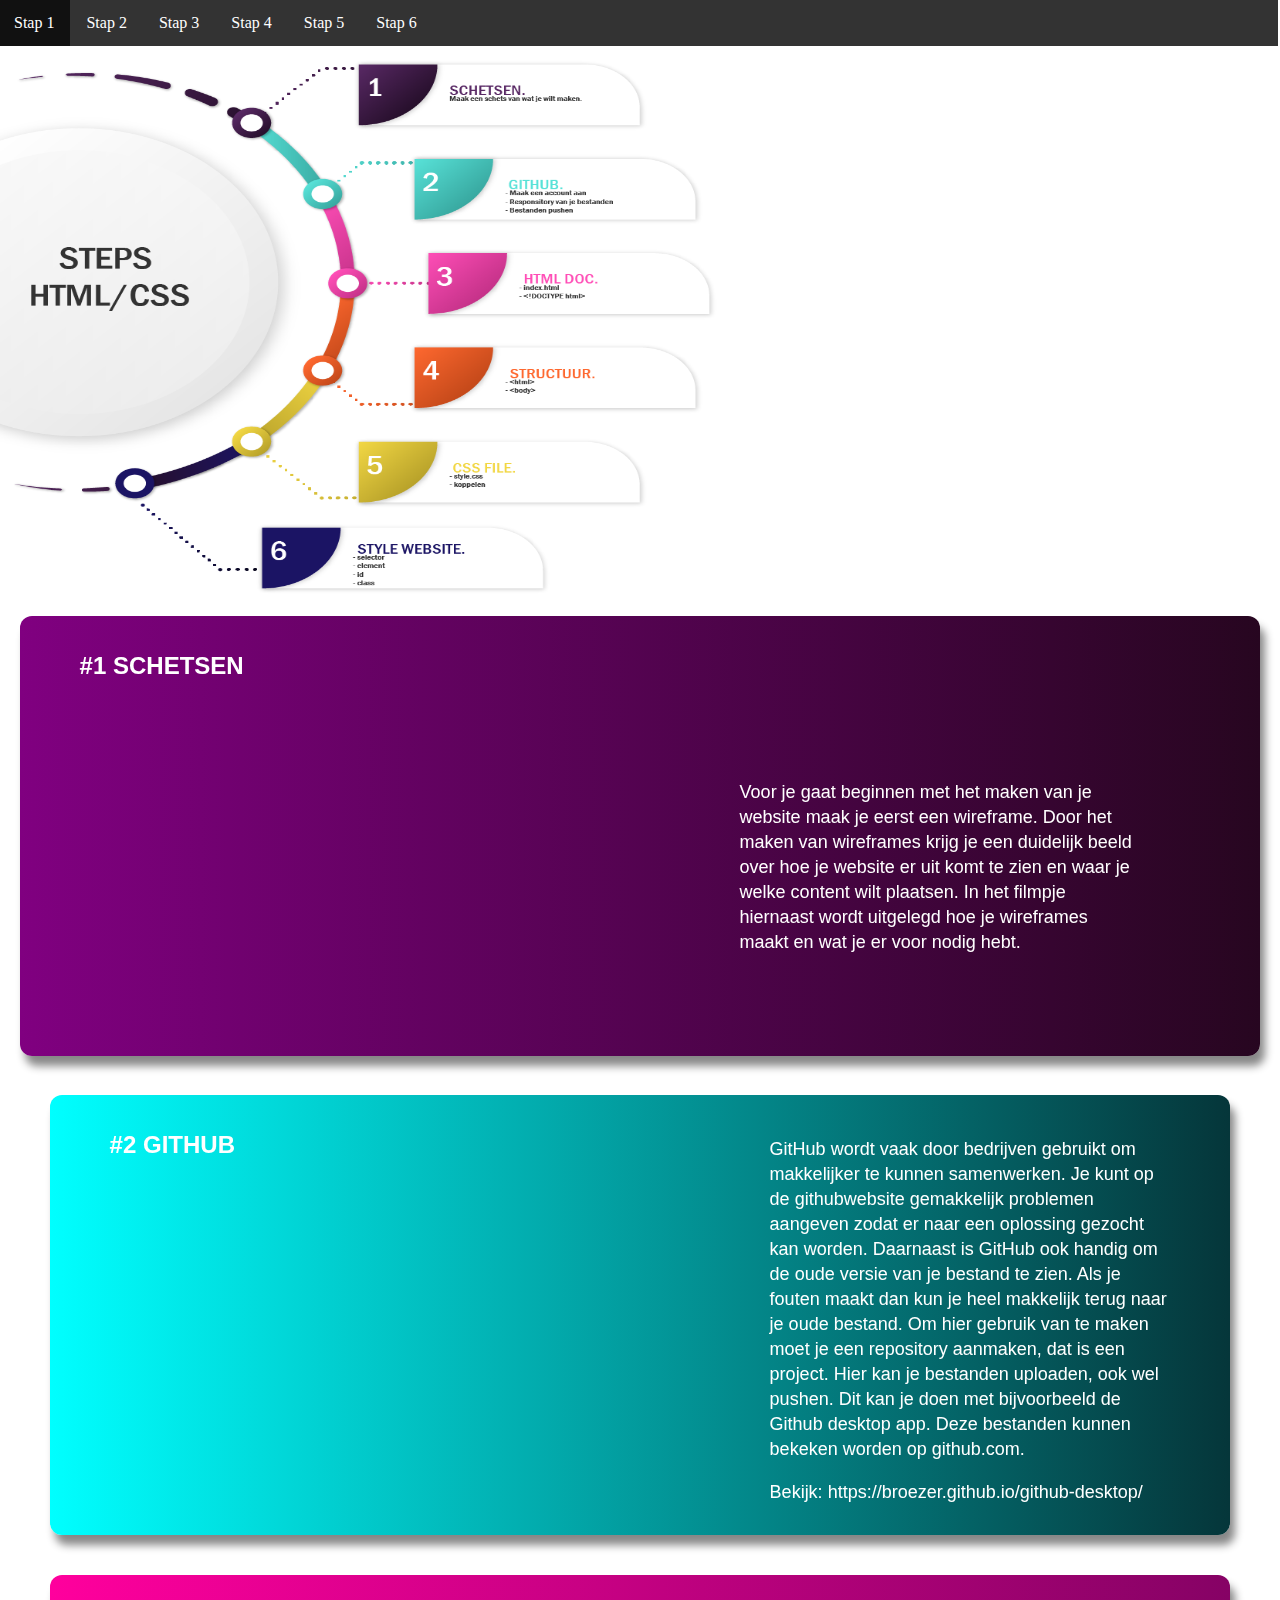
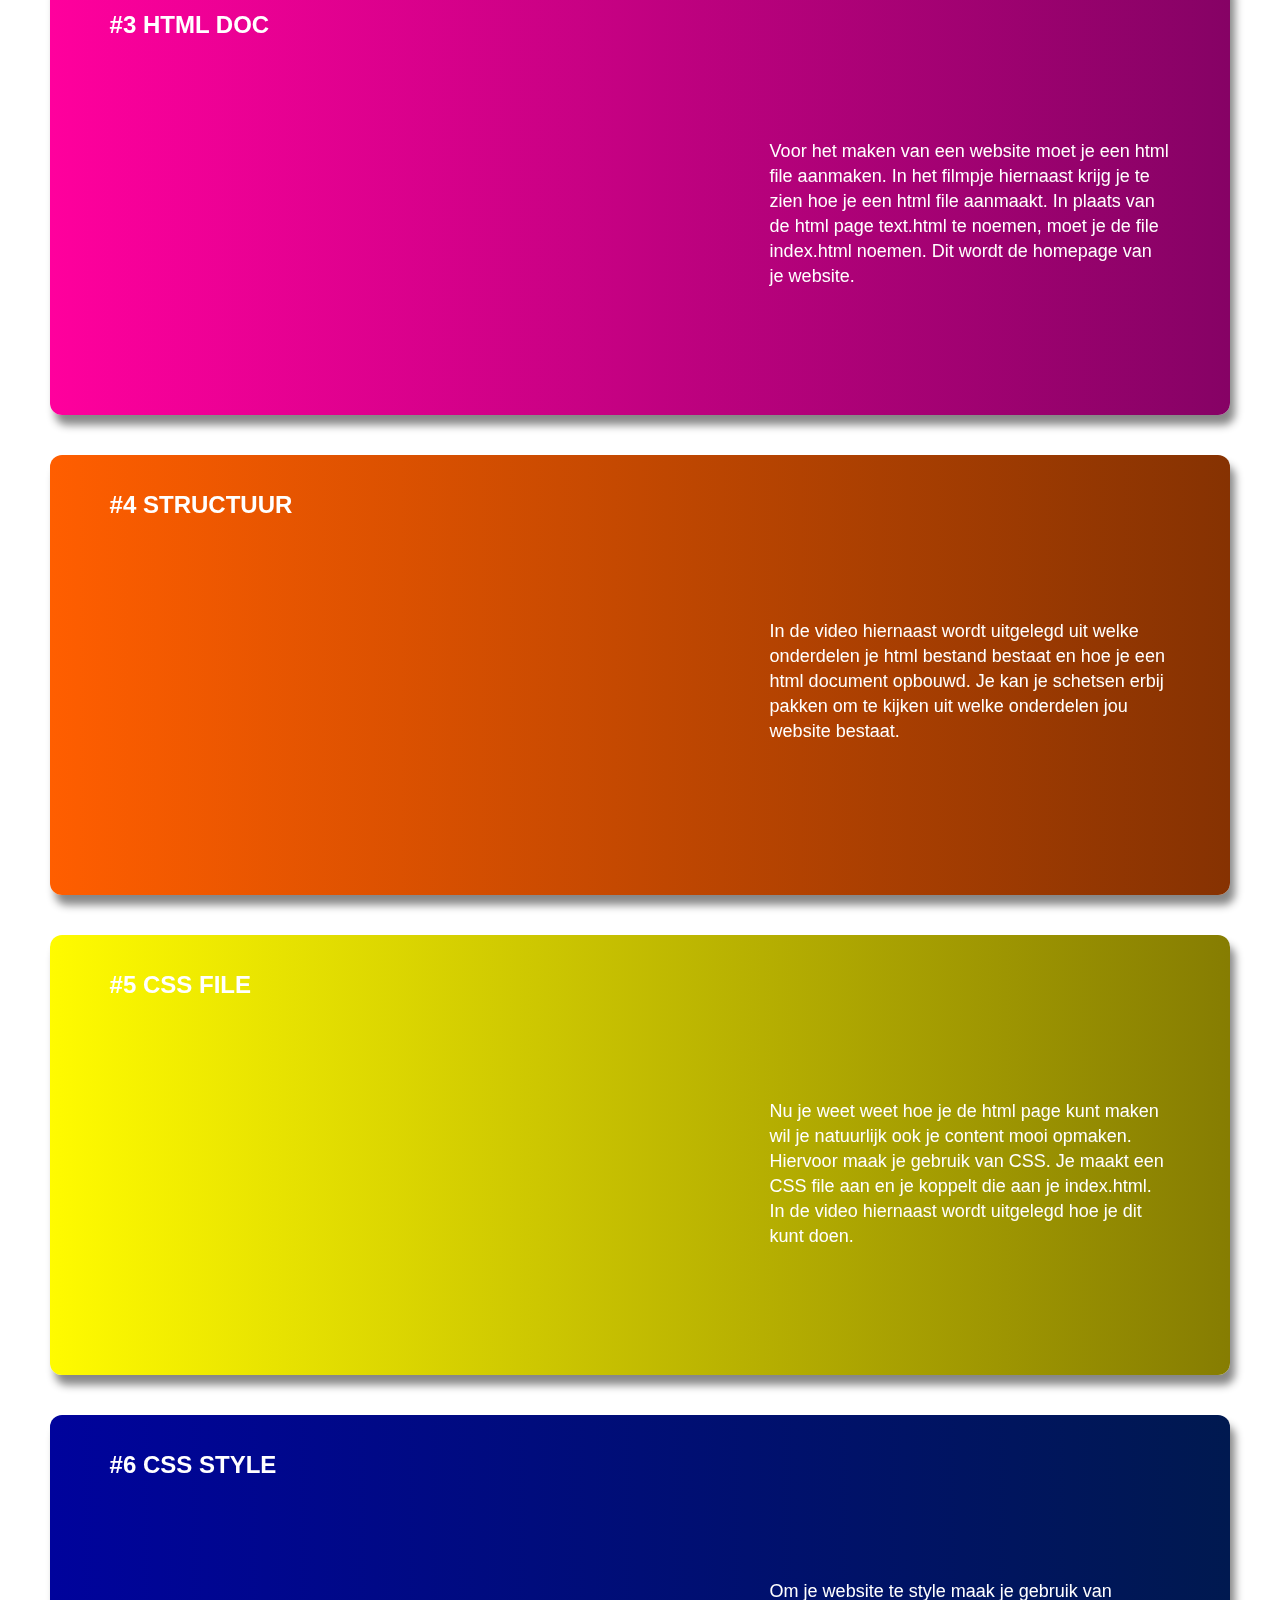
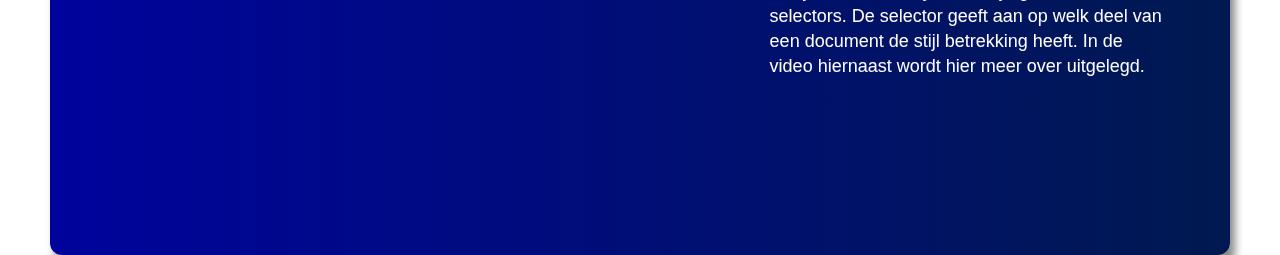
==== html-css/les-04/index.html @ c76cfab3 "les4.1" ====
<!DOCTYPE html>
<!--Suraiya Jagmohan les 4-->

<html>

    <head>
        <link href="style.css" type="text/css" rel="stylesheet">
        <title>hello world</title>
       
    </head>
    <body>
    
        <main>        
           <article class="header" >
               <figure class="headerpage">
                   <img src="2x/diagram_1@2x.png" alt="digaram">
               </figure>
           </article>

           <nav class="navbalk">
                <ul>
                    <li><a href="#stap1">Stap 1</a></li>
                    <li><a href="#">Stap 2</a></li>
                    <li><a href="#">Stap 3</a></li>
                    <li><a href="#">Stap 4</a></li>
                    <li><a href="#">Stap 5</a></li>
                    <li><a href="#">Stap 6</a></li>
                </ul>
            </nav>

            <article class="stap1" id="stap1">
                <header>
                    <h1>#1 SCHETSEN</h1>
                </header>
                    <figure class="video">
                        <iframe width="560" height="315" src="https://www.youtube.com/embed/aqdn7vVKygA" frameborder="0" allow="accelerometer; autoplay; encrypted-media; gyroscope; picture-in-picture" allowfullscreen>
                        </iframe>
                    </figure>
                <section class="text">
                    <p> Voor je gaat beginnen met het maken van je website maak je eerst een wireframe. Door het maken van wireframes krijg je een duidelijk beeld over hoe je website er uit komt te zien en waar je welke content wilt plaatsen. In het filmpje hiernaast wordt uitgelegd hoe je wireframes maakt en wat je er voor nodig hebt.</p> 
                </section>

            <article class="stap2">
                <header>
                    <h1>#2 GITHUB</h1>
                </header>
                <figure class="video">
                    <iframe width="560" height="315" src="https://broezer.github.io/github-desktop/video/gh-08.mp4" frameborder="0" allow="accelerometer; autoplay; encrypted-media; gyroscope; picture-in-picture" allowfullscreen>
                    </iframe>
                </figure>
                <section class="text2">
                    <p>GitHub wordt vaak door bedrijven gebruikt om makkelijker te kunnen samenwerken. Je kunt op de githubwebsite gemakkelijk problemen aangeven zodat er naar een oplossing gezocht kan worden. Daarnaast is GitHub ook handig om de oude versie van je bestand te zien. Als je fouten maakt dan kun je heel makkelijk terug naar je oude bestand. Om hier gebruik van te maken moet je een repository aanmaken, dat is een project. Hier kan je bestanden uploaden, ook wel pushen. Dit kan je doen met bijvoorbeeld de Github desktop app. Deze bestanden kunnen bekeken worden op github.com.</p> 
                    <p>Bekijk: https://broezer.github.io/github-desktop/</p>
                </section>

            </article>

            <article class="stap3">
                <header>
                    <h1>#3 HTML DOC</h1>
                </header>
                <figure class="video">
                    <iframe width="560" height="315" src="https://www.youtube.com/embed/-USAeFpVf_A" frameborder="0" allow="accelerometer; autoplay; encrypted-media; gyroscope; picture-in-picture" allowfullscreen>
                    </iframe>
                </figure>
                <section class="text">
                    <p>Voor het maken van een website moet je een html file aanmaken. In het filmpje hiernaast krijg je te zien hoe je een html file aanmaakt. In plaats van de html page text.html te noemen, moet je de file index.html noemen. Dit wordt de homepage van je website.</p> 
                </section>

            </article>

            <article class="stap4">
                <header>
                    <h1>#4 STRUCTUUR</h1>
                </header>
                <figure class="video">
                    <iframe width="560" height="315" src="https://www.youtube.com/embed/mSWDA0N97Jg" frameborder="0" allow="accelerometer; autoplay; encrypted-media; gyroscope; picture-in-picture" allowfullscreen>
                    </iframe>
                </figure>
                <section class="text">
                    <p>In de video hiernaast wordt uitgelegd uit welke onderdelen je html bestand bestaat en hoe je een html document opbouwd. Je kan je schetsen erbij pakken om te kijken uit welke onderdelen jou website bestaat.</p> 
                </section>
            </article>

            <article class="stap5">
                <header>
                    <h1>#5 CSS FILE</h1>
                </header>
                <figure class="video">
                    <iframe width="560" height="315" src="https://www.youtube.com/embed/y4gWr2fya0I" frameborder="0" allow="accelerometer; autoplay; encrypted-media; gyroscope; picture-in-picture" allowfullscreen>
                    </iframe>
                </figure>
                <section class="text">
                    <p>Nu je weet weet hoe je de html page kunt maken wil je natuurlijk ook je content mooi opmaken. Hiervoor maak je gebruik van CSS. Je maakt een CSS file aan en je koppelt die aan je index.html. In de video hiernaast wordt uitgelegd hoe je dit kunt doen.</p> 
                </section>
            </article>

            <article class="stap6">
                <header>
                    <h1>#6 CSS STYLE</h1>
                </header>
                <figure class="video">
                    <iframe width="560" height="315" src="https://www.youtube.com/embed/1h5StQJ8hww" frameborder="0" allow="accelerometer; autoplay; encrypted-media; gyroscope; picture-in-picture" allowfullscreen>
                    </iframe>
                </figure>
                <section class="text">
                    <p>Om je website te style maak je gebruik van selectors. De selector geeft aan op welk deel van een document de stijl betrekking heeft. In de video hiernaast wordt hier meer over uitgelegd.  </p> 
                </section>
            </article>
      </main>  
    </body>
</html>
---- html-css/les-04/style.css ----
body{
  background-color: white;

}
.header{
  background-color:white;
  width: 100%;
  height: 600px;
  margin-left: 0px;
}
.headerpage img {
    float: left;
    margin-left: -190px;
    margin-top: -20px;
    width: 900px;
    height: 600px;
    }

.navbalk{
margin-left: -10px;
}

.navbalk ul {
    list-style-type: none;
    margin: 0;
    padding: 0;
    overflow: hidden;
    background-color: #333;
    position: fixed;
    top: 0;
    width: 100%;
  }
  
.navbalk li {
    float: left;
  }
  
.navbalk li a {
    display: block;
    color: white;
    text-align: center;
    padding: 14px 16px;
    text-decoration: none;
  }
  
.navbalk li a:hover:not(.active) {
    background-color: #111;
  }

/* text */

h1{
    font-family: Arial, Helvetica, sans-serif;
    font-size: 24px;
    color: white;

}

p{
  font-family: Arial, Helvetica, sans-serif;
  font-size: 18px;
  color: white;

}

/* stap1 */

.stap1{
    border-radius: 12px;
    width: 95%; 
    height: 400px;
    padding: 20px;
    margin-left: auto;
    margin-right: auto;  
    box-shadow: 5px 10px 8px #888888; 
    background-image: linear-gradient(to right, purple , rgb(39, 6, 32)); /* Standard syntax (must be last) */
}

.stap1 header {
  margin-left: 40px;
}

.text{
  width: 400px;
  margin-left: 700px;
  margin-top: 100px;
  line-height: 25px;

}

.video{
  float: left;
}

/* stap2 */

.stap2{
  border-radius: 12px;
  width: 95%; 
  height: 400px;
  padding: 20px;
  margin-left: auto;
  margin-right: auto;
  margin-top: 140px;  
  box-shadow: 5px 10px 8px #888888; 
  background-image: linear-gradient(to right, aqua , rgb(5, 54, 58)); /* Standard syntax (must be last) */
}

.stap2 header {
margin-left: 40px;
}

.text2{
width: 400px;
margin-left: 700px;
margin-top: -40px;
line-height: 25px;

}

.video{
float: left;
}

/* stap3 */

.stap3{
  border-radius: 12px;
  width: 95%; 
  height: 400px;
  padding: 20px;
  margin-left: auto;
  margin-right: auto;
  margin-top: 40px;  
  box-shadow: 5px 10px 8px #888888; 
  background-image: linear-gradient(to right, rgb(255, 0, 157) , rgb(134, 2, 101)); /* Standard syntax (must be last) */
}

.stap3 header {
margin-left: 40px;
}

/* stap4 */

.stap4{
  border-radius: 12px;
  width: 95%; 
  height: 400px;
  padding: 20px;
  margin-left: auto;
  margin-right: auto;
  margin-top: 40px;  
  box-shadow: 5px 10px 8px #888888; 
  background-image: linear-gradient(to right, rgb(255, 94, 0) , rgb(134, 50, 2)); /* Standard syntax (must be last) */
}

.stap4 header {
margin-left: 40px;
}

/* stap5 */

.stap5{
  border-radius: 12px;
  width: 95%; 
  height: 400px;
  padding: 20px;
  margin-left: auto;
  margin-right: auto;
  margin-top: 40px;  
  box-shadow: 5px 10px 8px #888888; 
  background-image: linear-gradient(to right, rgb(255, 251, 0) , rgb(134, 125, 2)); /* Standard syntax (must be last) */
}

.stap5 header {
margin-left: 40px;
}

/* stap6 */

.stap6{
  border-radius: 12px;
  width: 95%; 
  height: 400px;
  padding: 20px;
  margin-left: auto;
  margin-right: auto;
  margin-top: 40px;  
  box-shadow: 5px 10px 8px #888888; 
  background-image: linear-gradient(to right, rgb(0, 3, 156) , rgb(0, 25, 80)); /* Standard syntax (must be last) */
}

.stap6 header {
margin-left: 40px;
}
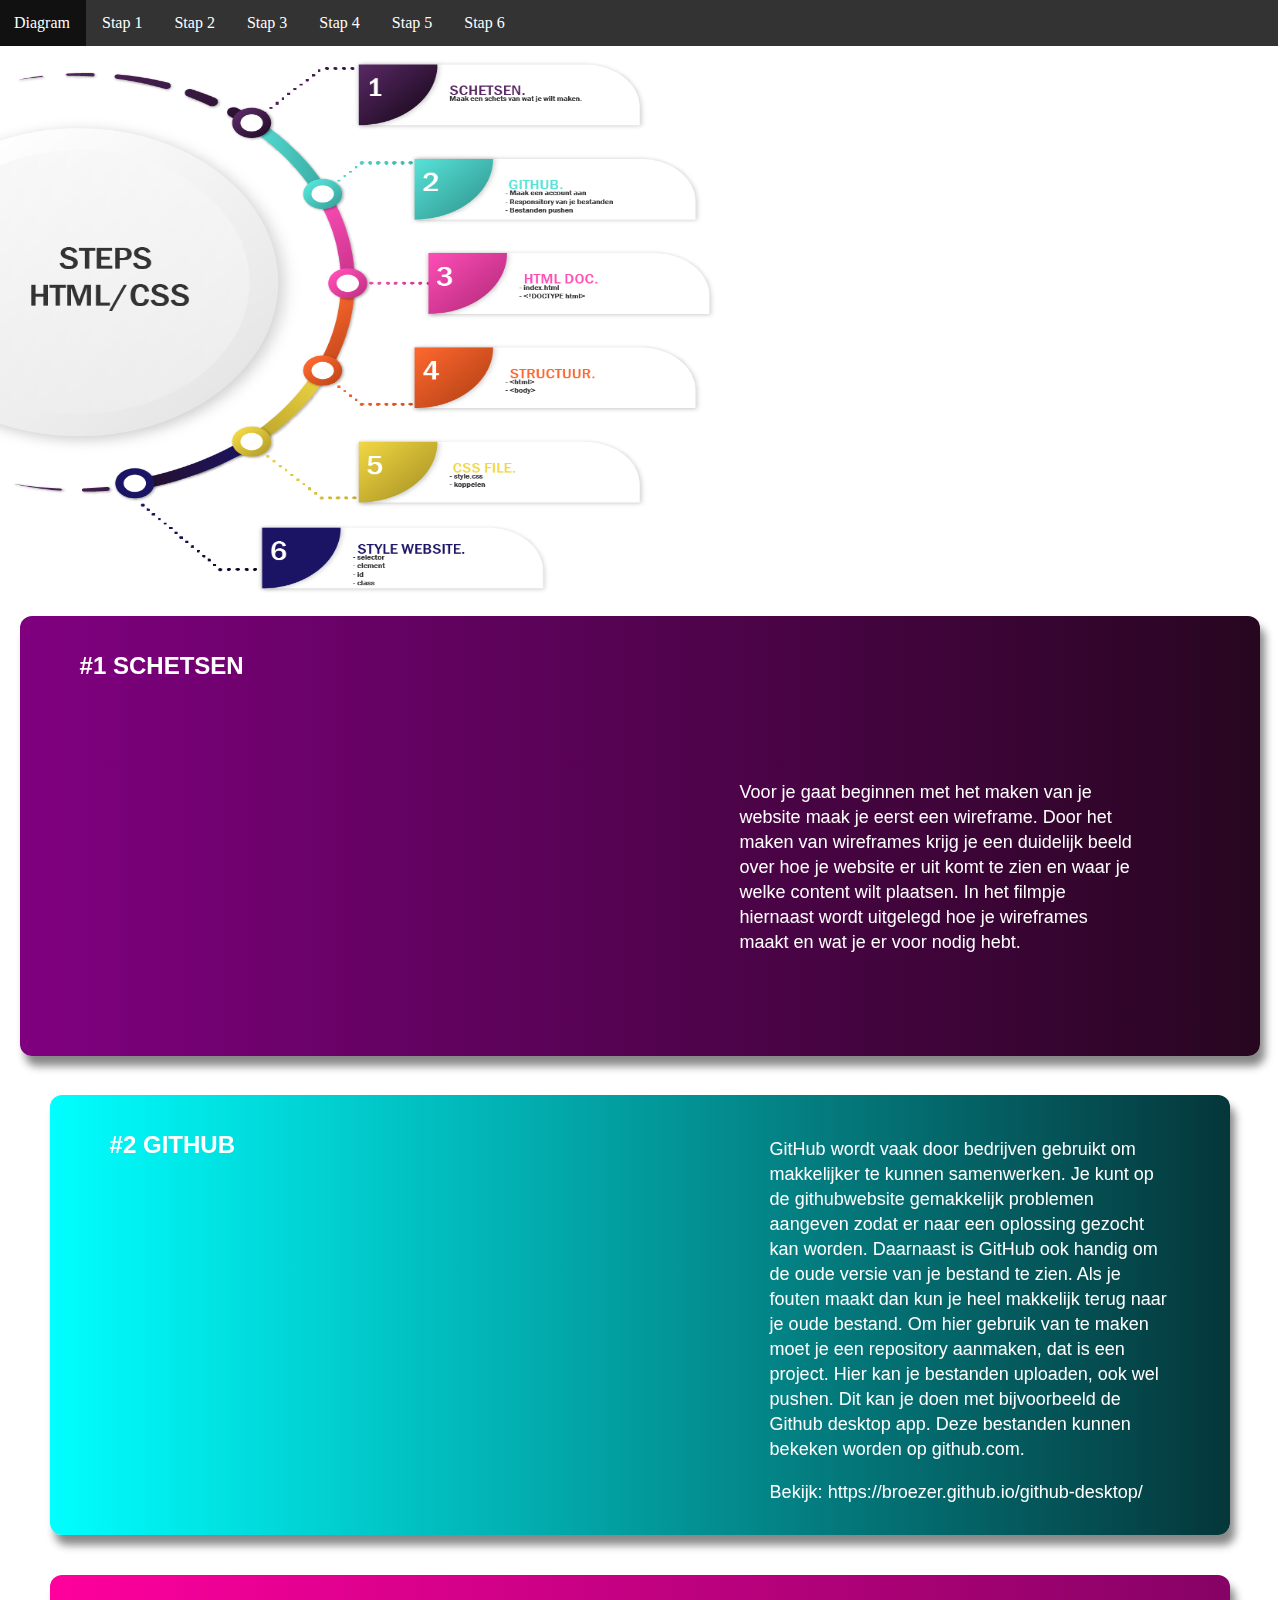
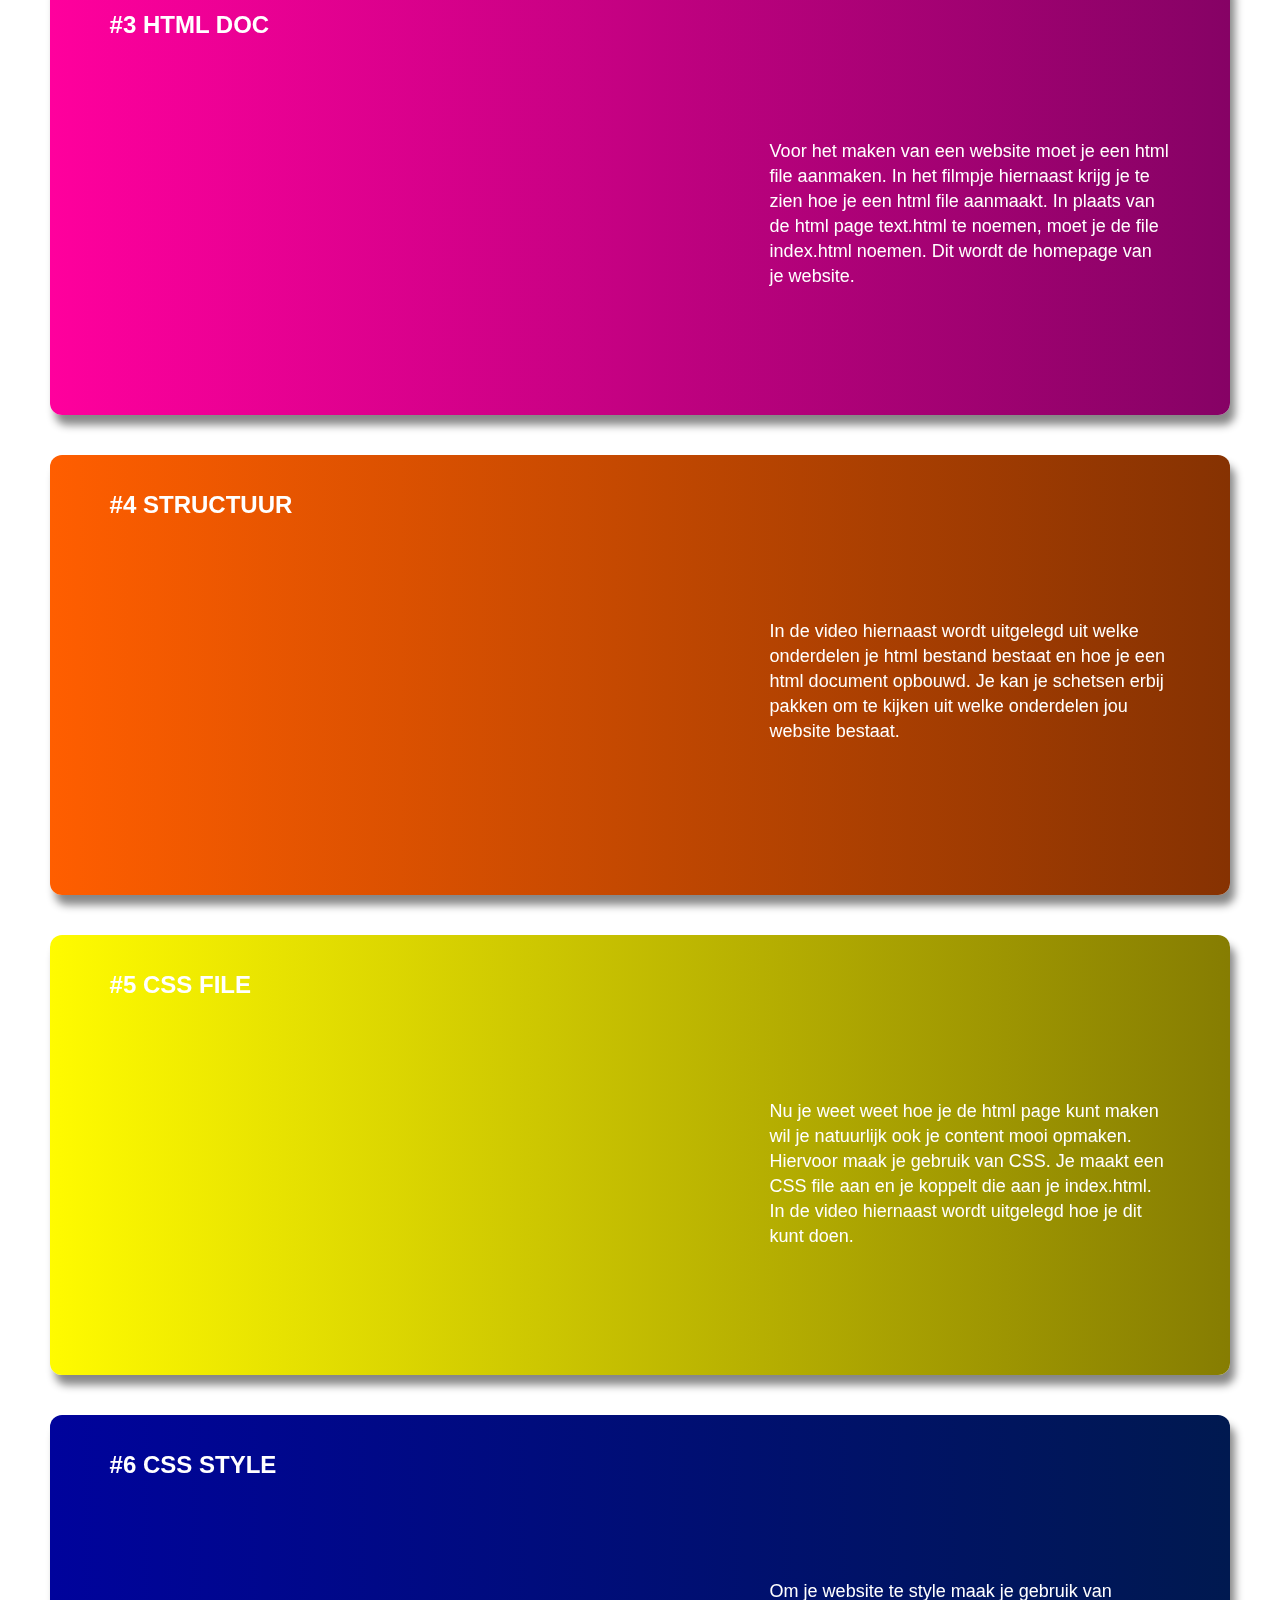
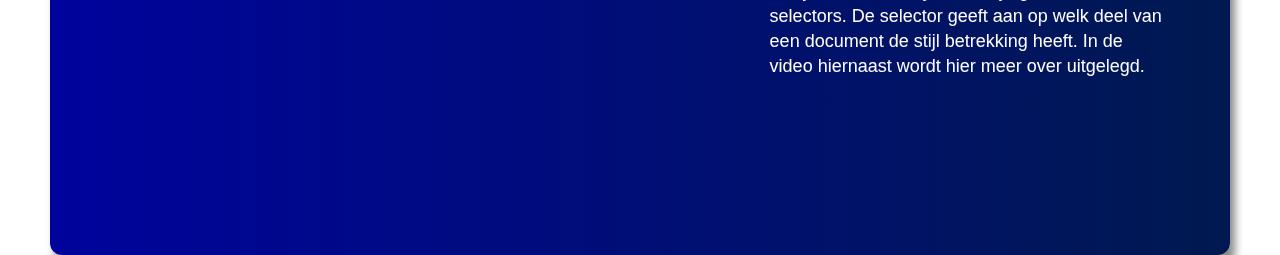
==== commit 54c3f473: "navigatie aangepast" ====
--- a/html-css/les-04/index.html
+++ b/html-css/les-04/index.html
@@ -11,7 +11,7 @@
     <body>
     
         <main>        
-           <article class="header" >
+           <article class="header" id="home">
                <figure class="headerpage">
                    <img src="2x/diagram_1@2x.png" alt="digaram">
                </figure>
@@ -19,12 +19,13 @@
 
            <nav class="navbalk">
                 <ul>
+                    <li><a href="#home">Diagram</a></li>
                     <li><a href="#stap1">Stap 1</a></li>
-                    <li><a href="#">Stap 2</a></li>
-                    <li><a href="#">Stap 3</a></li>
-                    <li><a href="#">Stap 4</a></li>
-                    <li><a href="#">Stap 5</a></li>
-                    <li><a href="#">Stap 6</a></li>
+                    <li><a href="#stap2">Stap 2</a></li>
+                    <li><a href="#stap3">Stap 3</a></li>
+                    <li><a href="#stap4">Stap 4</a></li>
+                    <li><a href="#stap5">Stap 5</a></li>
+                    <li><a href="#stap6">Stap 6</a></li>
                 </ul>
             </nav>
 
@@ -40,7 +41,7 @@
                     <p> Voor je gaat beginnen met het maken van je website maak je eerst een wireframe. Door het maken van wireframes krijg je een duidelijk beeld over hoe je website er uit komt te zien en waar je welke content wilt plaatsen. In het filmpje hiernaast wordt uitgelegd hoe je wireframes maakt en wat je er voor nodig hebt.</p> 
                 </section>
 
-            <article class="stap2">
+            <article class="stap2" id="stap2">
                 <header>
                     <h1>#2 GITHUB</h1>
                 </header>
@@ -55,7 +56,7 @@
 
             </article>
 
-            <article class="stap3">
+            <article class="stap3" id="stap3">
                 <header>
                     <h1>#3 HTML DOC</h1>
                 </header>
@@ -69,7 +70,7 @@
 
             </article>
 
-            <article class="stap4">
+            <article class="stap4" id="stap4">
                 <header>
                     <h1>#4 STRUCTUUR</h1>
                 </header>
@@ -82,7 +83,7 @@
                 </section>
             </article>
 
-            <article class="stap5">
+            <article class="stap5" id="stap5">
                 <header>
                     <h1>#5 CSS FILE</h1>
                 </header>
@@ -95,7 +96,7 @@
                 </section>
             </article>
 
-            <article class="stap6">
+            <article class="stap6" id="stap6">
                 <header>
                     <h1>#6 CSS STYLE</h1>
                 </header>
--- a/html-css/les-04/style.css
+++ b/html-css/les-04/style.css
@@ -65,7 +65,7 @@
 
 /* stap1 */
 
-.stap1{
+#stap1{
     border-radius: 12px;
     width: 95%; 
     height: 400px;
@@ -94,7 +94,7 @@
 
 /* stap2 */
 
-.stap2{
+#stap2{
   border-radius: 12px;
   width: 95%; 
   height: 400px;
